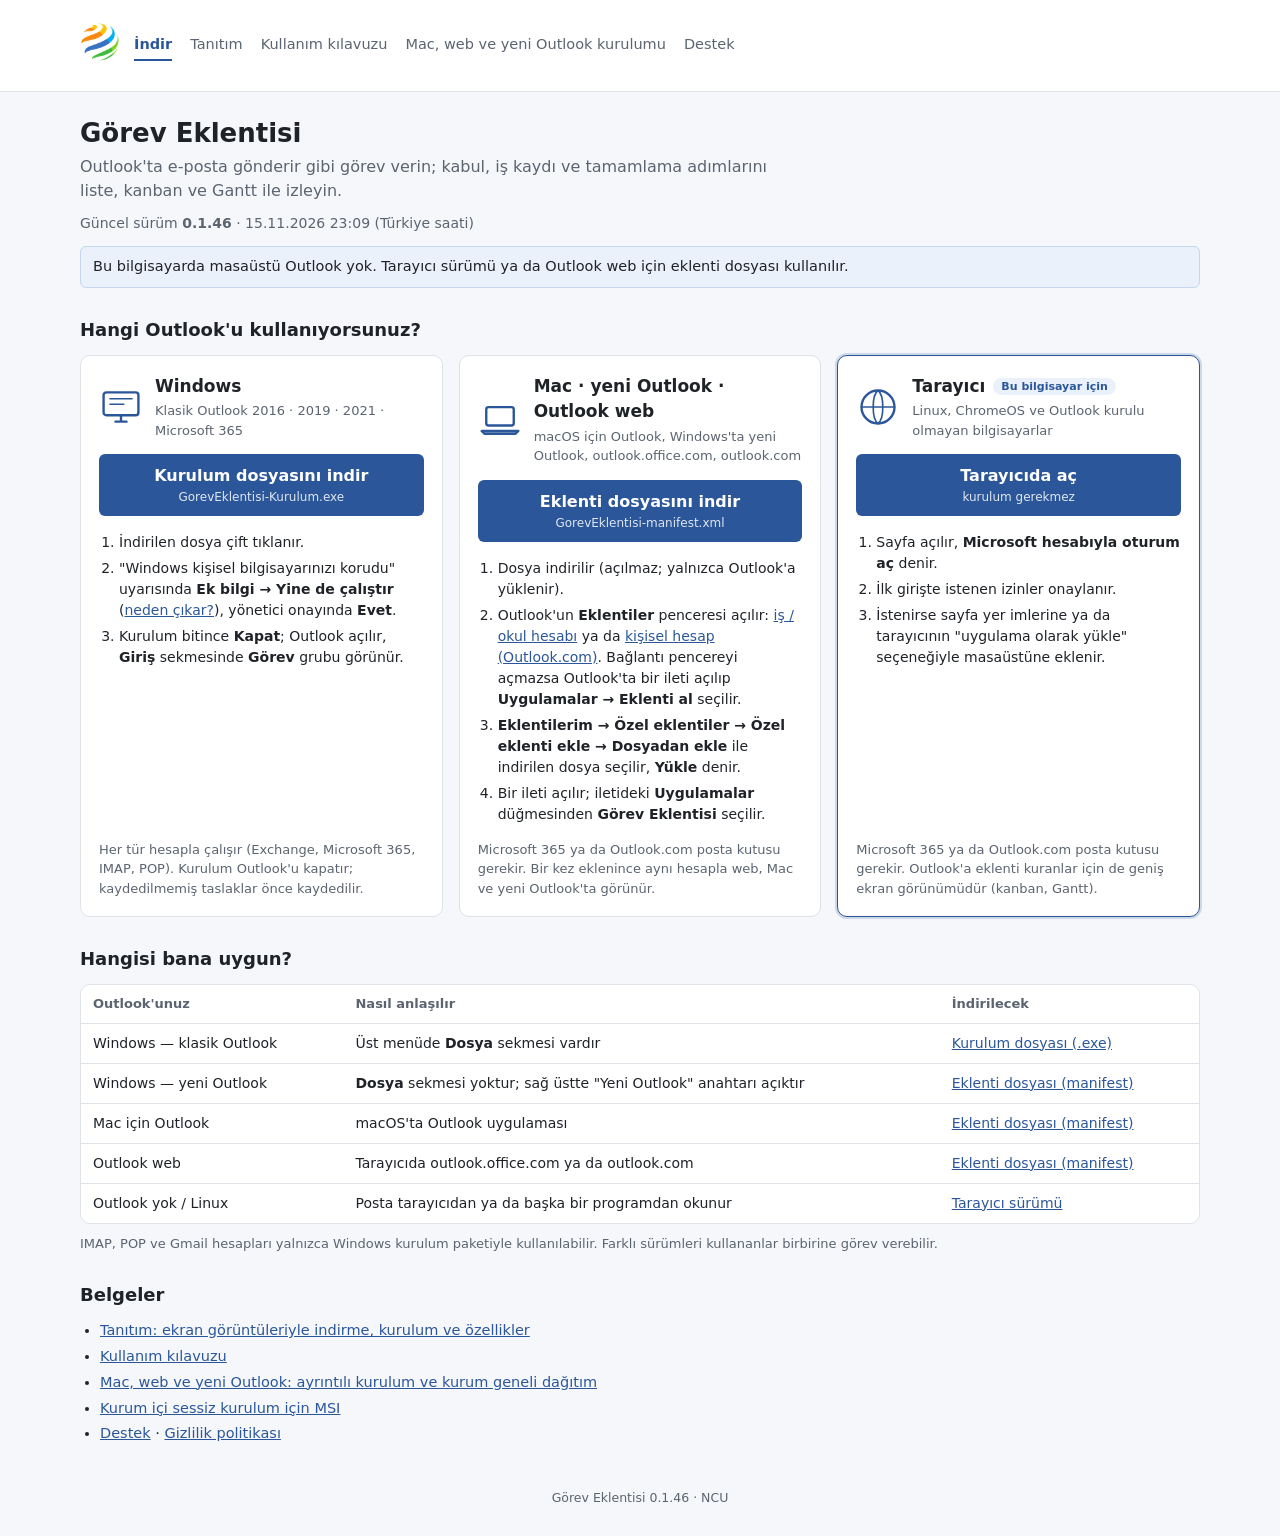
==== index.html @ e6d3b487 "Sürüm 0.1.46" ====
<!doctype html>
<html lang="tr">
<head>
<meta charset="utf-8">
<meta name="viewport" content="width=device-width, initial-scale=1">
<meta http-equiv="Content-Security-Policy" content="default-src 'none'; script-src 'self'; style-src 'self'; img-src 'self'; base-uri 'none'; form-action 'none'">
<title>Görev Eklentisi — İndir</title>
<meta name="description" content="Outlook için görev atama ve takip eklentisi. Windows, Mac, Outlook web ve tarayıcı sürümleri.">
<link rel="icon" href="eklenti/simgeler/simge-32.png">
<link rel="stylesheet" href="indir.css?v=0.1.46">
</head>
<body>
<header class="ust">
  <a href="./"><img src="eklenti/simgeler/simge-64.png" alt="Görev Eklentisi" width="40" height="40"></a>
  <nav class="gezinti">
    <a href="./" aria-current="page">İndir</a>
    <a href="tanitim.html">Tanıtım</a>
    <a href="kilavuz.html">Kullanım kılavuzu</a>
    <a href="web-kurulum.html">Mac, web ve yeni Outlook kurulumu</a>
    <a href="eklenti/destek.html">Destek</a>
  </nav>
</header>

<main>
  <div class="giris">
    <h1>Görev Eklentisi</h1>
    <p>Outlook'ta e-posta gönderir gibi görev verin; kabul, iş kaydı ve tamamlama adımlarını liste, kanban ve Gantt ile izleyin.</p>
  </div>
  <p class="surum">Güncel sürüm <b>0.1.46</b> · 15.11.2026 23:09 (Türkiye saati)</p>
  <p class="oneri" id="oneri" hidden></p>

  <h2>Hangi Outlook'u kullanıyorsunuz?</h2>
  <div class="kartlar">

    <section class="kart" id="k-windows" data-platform="windows">
      <div class="kart-bas">
        <svg class="simge" viewBox="0 0 48 48" aria-hidden="true"><rect x="5" y="8" width="38" height="25" rx="3"/><path d="M18 40h12M24 33v7"/><path d="M12 15h24M12 21h15" class="ince"/></svg>
        <div><h3>Windows</h3><p class="alt">Klasik Outlook 2016 · 2019 · 2021 · Microsoft 365</p></div>
      </div>
      <a class="dugme" href="https://github.com/caglarutkuguler/gorev-eklentisi-dagitim/releases/latest/download/GorevEklentisi-Kurulum.exe">Kurulum dosyasını indir <span>GorevEklentisi-Kurulum.exe</span></a>
      <ol>
        <li>İndirilen dosya çift tıklanır.</li>
        <li>"Windows kişisel bilgisayarınızı korudu" uyarısında <b>Ek bilgi → Yine de çalıştır</b> (<a href="tanitim.html#uyari">neden çıkar?</a>), yönetici onayında <b>Evet</b>.</li>
        <li>Kurulum bitince <b>Kapat</b>; Outlook açılır, <b>Giriş</b> sekmesinde <b>Görev</b> grubu görünür.</li>
      </ol>
      <p class="not">Her tür hesapla çalışır (Exchange, Microsoft 365, IMAP, POP). Kurulum Outlook'u kapatır; kaydedilmemiş taslaklar önce kaydedilir.</p>
    </section>

    <section class="kart" id="k-mac" data-platform="mac">
      <div class="kart-bas">
        <svg class="simge" viewBox="0 0 48 48" aria-hidden="true"><rect x="9" y="10" width="30" height="20" rx="2.5"/><path d="M4 36h40l-3 3H7z"/></svg>
        <div><h3>Mac · yeni Outlook · Outlook web</h3><p class="alt">macOS için Outlook, Windows'ta yeni Outlook, outlook.office.com, outlook.com</p></div>
      </div>
      <a class="dugme" href="eklenti/manifest.xml" download="GorevEklentisi-manifest.xml">Eklenti dosyasını indir <span>GorevEklentisi-manifest.xml</span></a>
      <ol>
        <li>Dosya indirilir (açılmaz; yalnızca Outlook'a yüklenir).</li>
        <li>Outlook'un <b>Eklentiler</b> penceresi açılır: <a href="https://outlook.office.com/mail/inclientstore" target="_blank" rel="noopener">iş / okul hesabı</a> ya da <a href="https://outlook.live.com/mail/0/inclientstore" target="_blank" rel="noopener">kişisel hesap (Outlook.com)</a>. Bağlantı pencereyi açmazsa Outlook'ta bir ileti açılıp <b>Uygulamalar → Eklenti al</b> seçilir.</li>
        <li><b>Eklentilerim → Özel eklentiler → Özel eklenti ekle → Dosyadan ekle</b> ile indirilen dosya seçilir, <b>Yükle</b> denir.</li>
        <li>Bir ileti açılır; iletideki <b>Uygulamalar</b> düğmesinden <b>Görev Eklentisi</b> seçilir.</li>
      </ol>
      <p class="not">Microsoft 365 ya da Outlook.com posta kutusu gerekir. Bir kez eklenince aynı hesapla web, Mac ve yeni Outlook'ta görünür.</p>
    </section>

    <section class="kart" id="k-tarayici" data-platform="linux">
      <div class="kart-bas">
        <svg class="simge" viewBox="0 0 48 48" aria-hidden="true"><circle cx="24" cy="24" r="18"/><path d="M6 24h36M24 6c-7 5-7 31 0 36M24 6c7 5 7 31 0 36" class="ince"/></svg>
        <div><h3>Tarayıcı</h3><p class="alt">Linux, ChromeOS ve Outlook kurulu olmayan bilgisayarlar</p></div>
      </div>
      <a class="dugme" href="eklenti/">Tarayıcıda aç <span>kurulum gerekmez</span></a>
      <ol>
        <li>Sayfa açılır, <b>Microsoft hesabıyla oturum aç</b> denir.</li>
        <li>İlk girişte istenen izinler onaylanır.</li>
        <li>İstenirse sayfa yer imlerine ya da tarayıcının "uygulama olarak yükle" seçeneğiyle masaüstüne eklenir.</li>
      </ol>
      <p class="not">Microsoft 365 ya da Outlook.com posta kutusu gerekir. Outlook'a eklenti kuranlar için de geniş ekran görünümüdür (kanban, Gantt).</p>
    </section>
  </div>

  <h2>Hangisi bana uygun?</h2>
  <div class="tablo-sar">
  <table>
    <thead><tr><th>Outlook'unuz</th><th>Nasıl anlaşılır</th><th>İndirilecek</th></tr></thead>
    <tbody>
      <tr><td>Windows — klasik Outlook</td><td>Üst menüde <b>Dosya</b> sekmesi vardır</td><td><a href="#k-windows">Kurulum dosyası (.exe)</a></td></tr>
      <tr><td>Windows — yeni Outlook</td><td><b>Dosya</b> sekmesi yoktur; sağ üstte "Yeni Outlook" anahtarı açıktır</td><td><a href="#k-mac">Eklenti dosyası (manifest)</a></td></tr>
      <tr><td>Mac için Outlook</td><td>macOS'ta Outlook uygulaması</td><td><a href="#k-mac">Eklenti dosyası (manifest)</a></td></tr>
      <tr><td>Outlook web</td><td>Tarayıcıda outlook.office.com ya da outlook.com</td><td><a href="#k-mac">Eklenti dosyası (manifest)</a></td></tr>
      <tr><td>Outlook yok / Linux</td><td>Posta tarayıcıdan ya da başka bir programdan okunur</td><td><a href="#k-tarayici">Tarayıcı sürümü</a></td></tr>
    </tbody>
  </table>
  </div>
  <p class="not">IMAP, POP ve Gmail hesapları yalnızca Windows kurulum paketiyle kullanılabilir. Farklı sürümleri kullananlar birbirine görev verebilir.</p>

  <h2>Belgeler</h2>
  <ul class="baglantilar">
    <li><a href="tanitim.html">Tanıtım: ekran görüntüleriyle indirme, kurulum ve özellikler</a></li>
    <li><a href="kilavuz.html">Kullanım kılavuzu</a></li>
    <li><a href="web-kurulum.html">Mac, web ve yeni Outlook: ayrıntılı kurulum ve kurum geneli dağıtım</a></li>
    <li><a href="https://github.com/caglarutkuguler/gorev-eklentisi-dagitim/releases/latest/download/GorevEklentisi.msi">Kurum içi sessiz kurulum için MSI</a></li>
    <li><a href="eklenti/destek.html">Destek</a> · <a href="eklenti/gizlilik.html">Gizlilik politikası</a></li>
  </ul>
</main>

<footer>Görev Eklentisi 0.1.46 · NCU</footer>
<script src="indir.js?v=0.1.46"></script>
</body>
</html>
---- indir.css ----
:root { --vurgu: #2b579a; --vurgu-koyu: #1f4279; --metin: #1f2328; --metin2: #5b6470; --cizgi: #dfe3e8; --zemin: #f5f7fa; }
* { box-sizing: border-box; }
body { margin: 0; font-family: "Segoe UI", system-ui, -apple-system, "Helvetica Neue", Arial, sans-serif; color: var(--metin); background: var(--zemin); line-height: 1.5; }
.ust { background: #fff; border-bottom: 1px solid var(--cizgi); padding: 22px max(16px, calc((100vw - 1120px) / 2)); display: flex; gap: 14px; align-items: center; }
.ust h1 { margin: 0; font-size: 24px; font-weight: 650; }
.ust p { margin: 2px 0 0; color: var(--metin2); max-width: 720px; }
main { max-width: 1152px; margin: 0 auto; padding: 18px 16px 40px; }
h2 { font-size: 18px; margin: 28px 0 12px; }
.surum { color: var(--metin2); margin: 0; font-size: 14px; }
.oneri { background: #eaf1fb; border: 1px solid #c5d6f0; border-radius: 6px; padding: 9px 12px; margin: 12px 0 0; font-size: 14.5px; }
.kartlar { display: grid; grid-template-columns: repeat(3, minmax(0, 1fr)); gap: 16px; align-items: stretch; }
.kart { background: #fff; border: 1px solid var(--cizgi); border-radius: 10px; padding: 18px; display: flex; flex-direction: column; }
.kart.onerilen { border-color: var(--vurgu); box-shadow: 0 0 0 2px #2b579a33; }
.kart.onerilen .kart-bas h3::after { content: "Bu bilgisayar için"; font-size: 11px; font-weight: 600; color: var(--vurgu); background: #eaf1fb; border-radius: 10px; padding: 2px 8px; margin-left: 8px; vertical-align: middle; white-space: nowrap; }
.kart-bas { display: flex; gap: 12px; align-items: center; min-height: 64px; }
.kart-bas h3 { margin: 0; font-size: 17px; }
.alt { margin: 2px 0 0; color: var(--metin2); font-size: 13px; }
.simge { width: 44px; height: 44px; flex: none; fill: none; stroke: var(--vurgu); stroke-width: 2.6; stroke-linecap: round; stroke-linejoin: round; }
.simge .ince { stroke-width: 1.8; }
.dugme { display: block; background: var(--vurgu); color: #fff; text-decoration: none; text-align: center; font-weight: 600; border-radius: 6px; padding: 10px 12px; margin: 14px 0 6px; }
.dugme:hover, .dugme:focus-visible { background: var(--vurgu-koyu); }
.dugme span { display: block; font-weight: 400; font-size: 12px; opacity: .85; overflow-wrap: anywhere; }
.kart ol { margin: 10px 0 0; padding-left: 20px; font-size: 14px; }
.kart li { margin-bottom: 5px; }
.not { color: var(--metin2); font-size: 13px; margin: 10px 0 0; }
.kart .not { margin-top: auto; padding-top: 10px; }
a { color: var(--vurgu); }
.tablo-sar { overflow-x: auto; background: #fff; border: 1px solid var(--cizgi); border-radius: 10px; }
table { border-collapse: collapse; width: 100%; font-size: 14px; min-width: 560px; }
th, td { text-align: left; padding: 9px 12px; border-bottom: 1px solid var(--cizgi); vertical-align: top; }
th { color: var(--metin2); font-weight: 600; font-size: 13px; }
tr:last-child td { border-bottom: none; }
.baglantilar { margin: 0; padding-left: 20px; font-size: 14.5px; }
.baglantilar li { margin-bottom: 4px; }
footer { text-align: center; color: var(--metin2); font-size: 12.5px; padding: 0 16px 28px; }
@media (max-width: 900px) { .kartlar { grid-template-columns: 1fr; } .kart-bas { min-height: 0; } }

/* ---------- belge sayfaları (kılavuzlar) ---------- */
.gezinti { display: flex; flex-wrap: wrap; gap: 4px 18px; font-size: 14.5px; }
.gezinti a { color: var(--metin2); text-decoration: none; padding: 4px 0; border-bottom: 2px solid transparent; }
.gezinti a:hover { color: var(--vurgu); }
.gezinti a[aria-current="page"] { color: var(--vurgu); border-bottom-color: var(--vurgu); font-weight: 600; }
.belge-duzen { max-width: 1152px; margin: 0 auto; display: grid; grid-template-columns: 240px minmax(0, 1fr); gap: 28px; padding: 0 16px; align-items: start; }
.belge main { max-width: none; margin: 0; padding: 18px 0 40px; font-size: 15px; line-height: 1.6; }
.belge main h1 { font-size: 26px; margin: 4px 0 10px; }
.belge main h2 { font-size: 20px; margin: 34px 0 10px; padding-top: 10px; border-top: 1px solid var(--cizgi); }
.belge main h3 { font-size: 16.5px; margin: 22px 0 6px; }
.belge main h4 { font-size: 15px; margin: 16px 0 4px; }
.belge main li { margin-bottom: 4px; }
.belge main .tablo-sar { margin: 12px 0; }
.belge main code { background: #eef1f5; border-radius: 3px; padding: 1px 5px; font-size: 13px; font-family: Consolas, "SF Mono", Menlo, monospace; overflow-wrap: anywhere; }
.belge main pre { background: #eef1f5; border-radius: 6px; padding: 10px 12px; overflow-x: auto; }
.belge main pre code { background: none; padding: 0; }
.belge main blockquote { margin: 12px 0; padding: 4px 14px; border-left: 3px solid #c5d6f0; background: #fff; color: #333; }
.belge main a { overflow-wrap: anywhere; }
.icindekiler { position: sticky; top: 12px; margin-top: 22px; display: flex; flex-direction: column; gap: 5px; font-size: 13.5px; max-height: calc(100vh - 24px); overflow-y: auto; }
.icindekiler b { color: var(--metin2); font-size: 12px; text-transform: uppercase; letter-spacing: .04em; margin-bottom: 2px; }
.icindekiler a { color: var(--metin); text-decoration: none; }
.icindekiler a:hover { color: var(--vurgu); text-decoration: underline; }
@media (max-width: 900px) { .belge-duzen { grid-template-columns: minmax(0, 1fr); gap: 0; } .icindekiler { position: static; max-height: none; background: #fff; border: 1px solid var(--cizgi); border-radius: 8px; padding: 10px 12px; margin-top: 14px; } }

/* ---------- tanıtım sayfası ---------- */
.belge main figure { margin: 14px 0 16px; }
.belge main figure img { display: block; max-width: 100%; height: auto; border: 1px solid var(--cizgi); border-radius: 8px; background: #fff; box-shadow: 0 1px 3px rgba(0, 0, 0, .06); }
.belge main figcaption { color: var(--metin2); font-size: 13px; margin-top: 6px; }
.ikili { display: grid; grid-template-columns: repeat(2, minmax(0, 1fr)); gap: 16px; align-items: start; }
.ikili figure img { width: 100%; }
@media (max-width: 700px) { .ikili { grid-template-columns: minmax(0, 1fr); } }
.giris h1 { margin: 4px 0 2px; font-size: 26px; font-weight: 650; }
.giris p { margin: 0 0 10px; color: var(--metin2); max-width: 720px; }
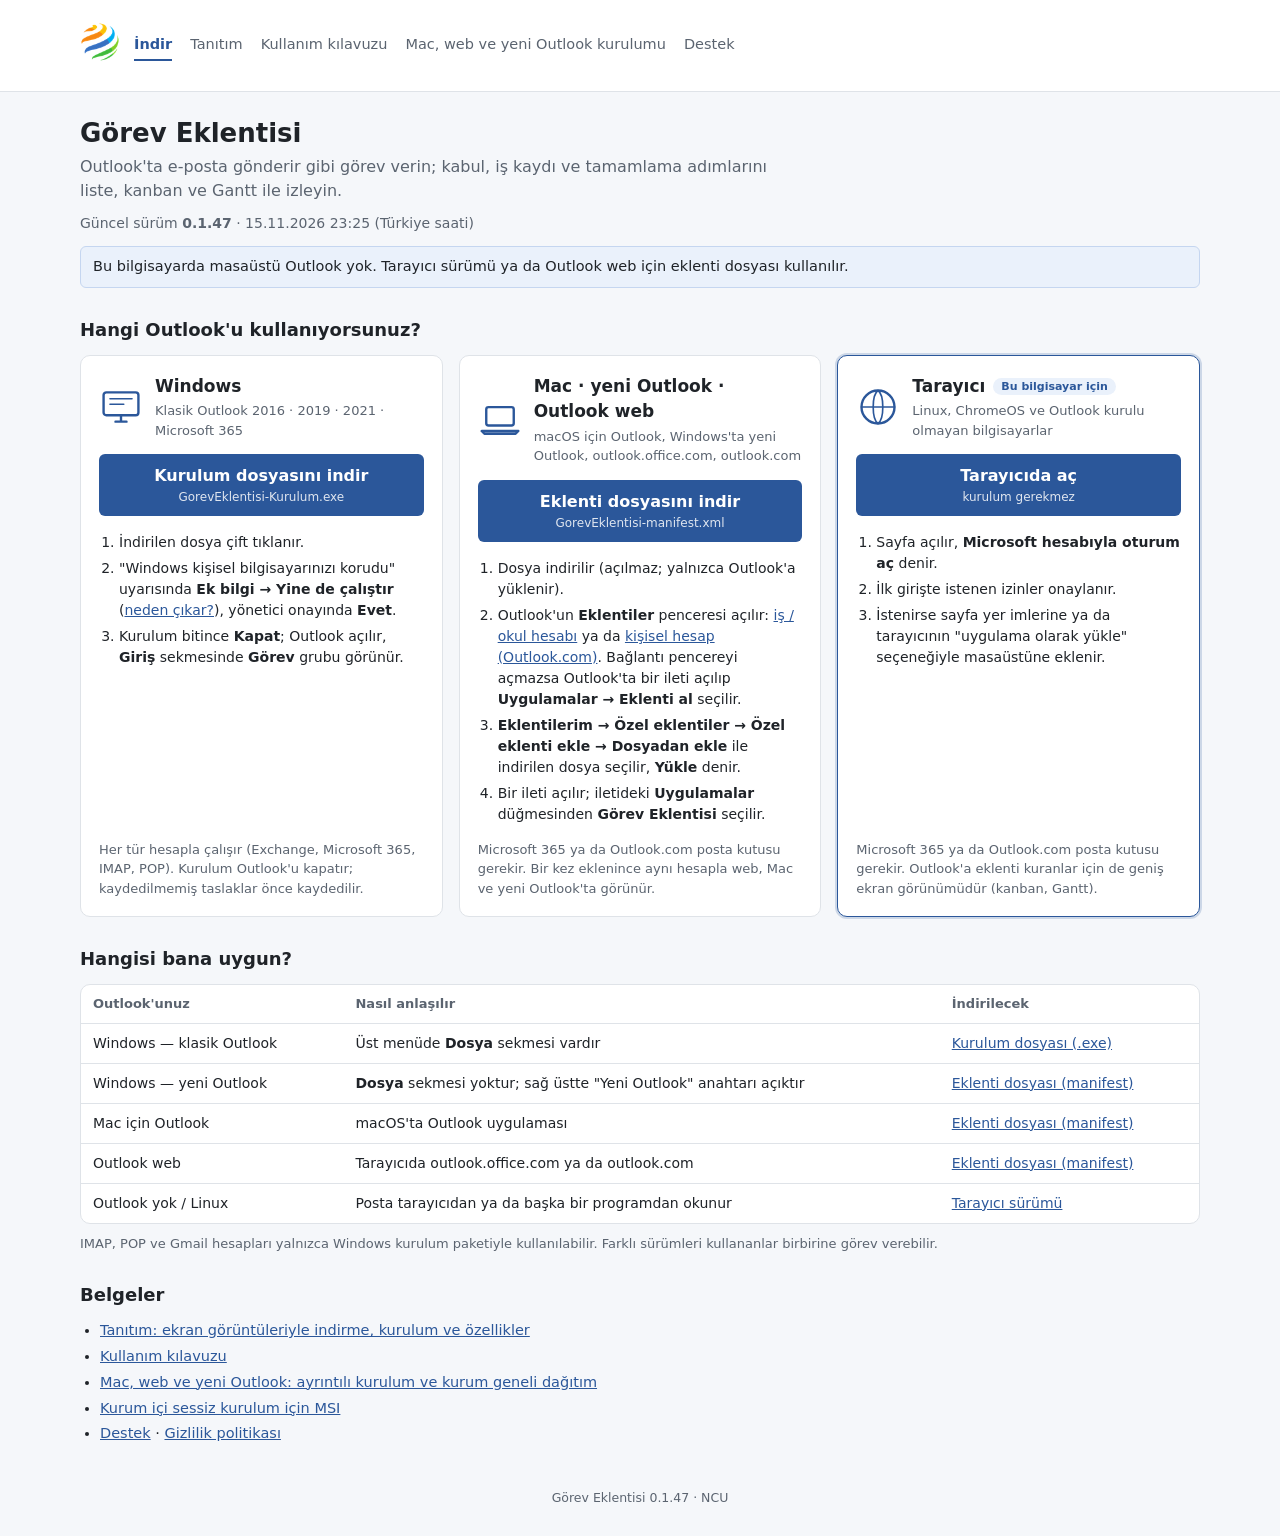
==== commit bfb7e632: "Sürüm 0.1.47" ====
--- a/index.html
+++ b/index.html
@@ -7,7 +7,7 @@
 <title>Görev Eklentisi — İndir</title>
 <meta name="description" content="Outlook için görev atama ve takip eklentisi. Windows, Mac, Outlook web ve tarayıcı sürümleri.">
 <link rel="icon" href="eklenti/simgeler/simge-32.png">
-<link rel="stylesheet" href="indir.css?v=0.1.46">
+<link rel="stylesheet" href="indir.css?v=0.1.47">
 </head>
 <body>
 <header class="ust">
@@ -26,7 +26,7 @@
     <h1>Görev Eklentisi</h1>
     <p>Outlook'ta e-posta gönderir gibi görev verin; kabul, iş kaydı ve tamamlama adımlarını liste, kanban ve Gantt ile izleyin.</p>
   </div>
-  <p class="surum">Güncel sürüm <b>0.1.46</b> · 15.11.2026 23:09 (Türkiye saati)</p>
+  <p class="surum">Güncel sürüm <b>0.1.47</b> · 15.11.2026 23:25 (Türkiye saati)</p>
   <p class="oneri" id="oneri" hidden></p>
 
   <h2>Hangi Outlook'u kullanıyorsunuz?</h2>
@@ -101,7 +101,7 @@
   </ul>
 </main>
 
-<footer>Görev Eklentisi 0.1.46 · NCU</footer>
-<script src="indir.js?v=0.1.46"></script>
+<footer>Görev Eklentisi 0.1.47 · NCU</footer>
+<script src="indir.js?v=0.1.47"></script>
 </body>
 </html>
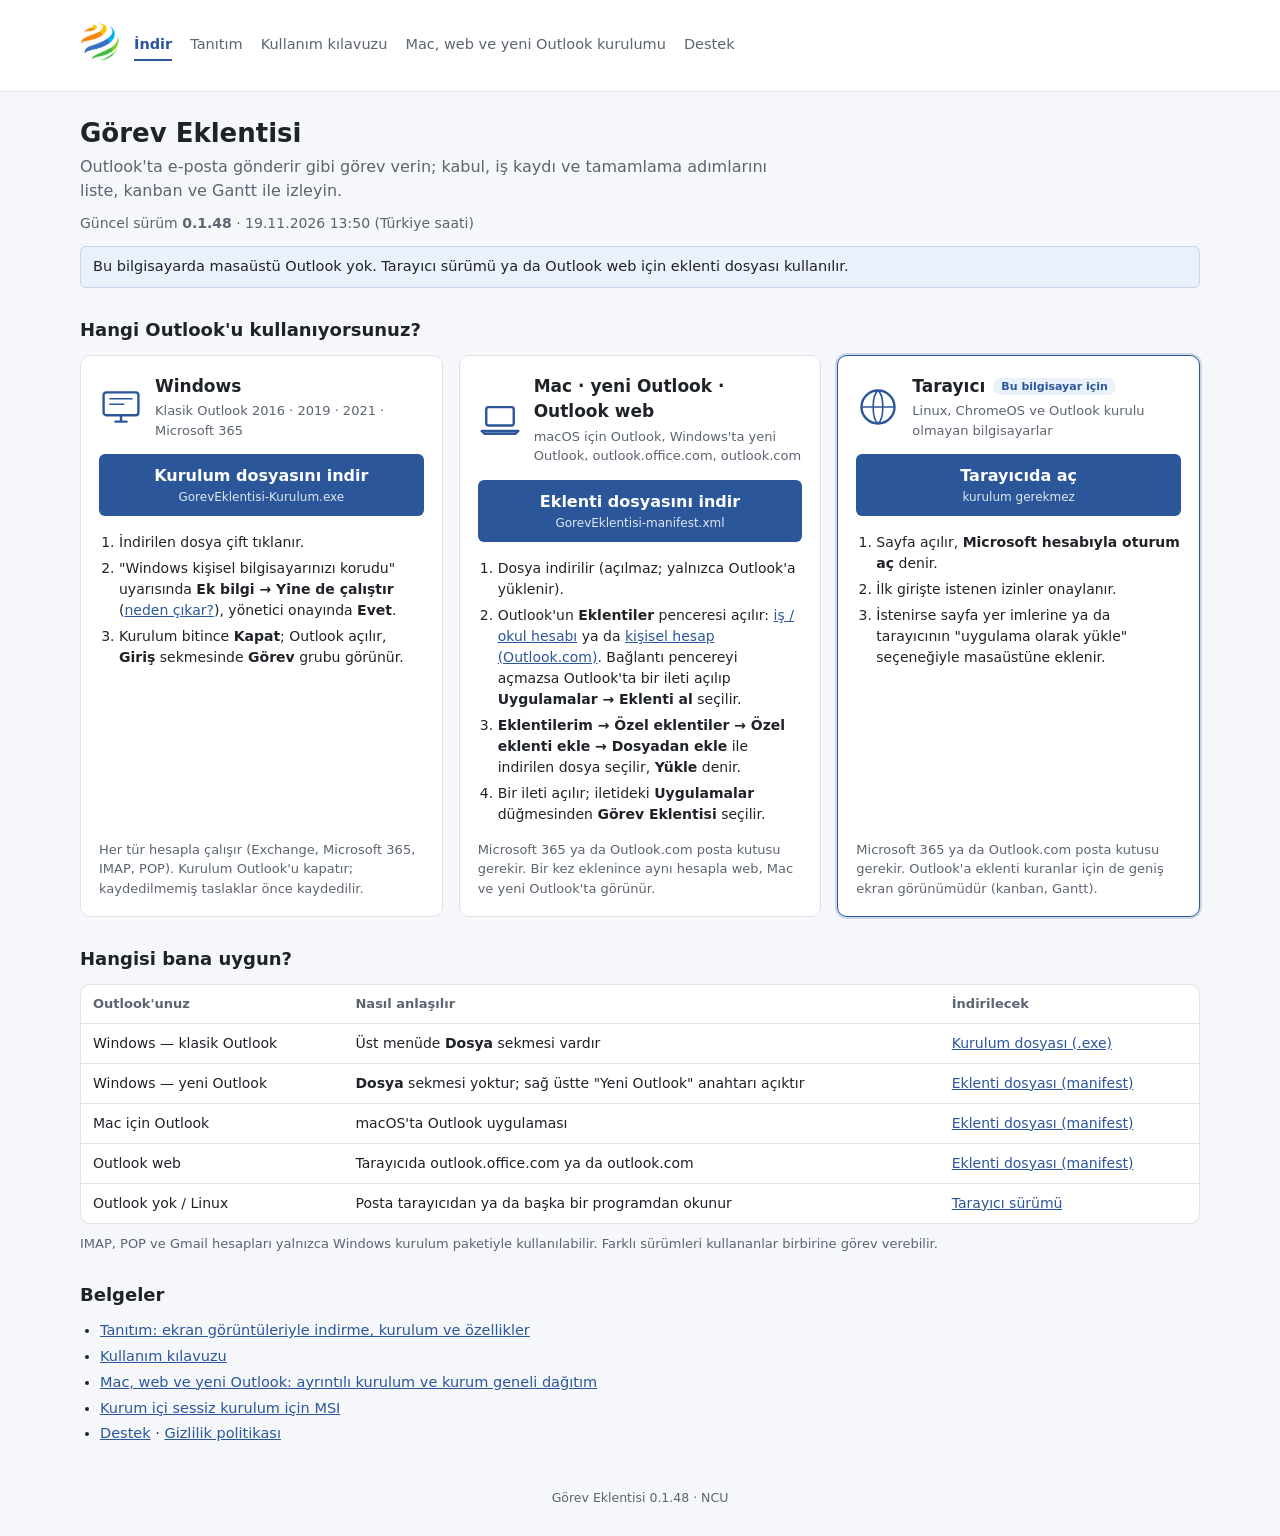
==== commit 865236e3: "Sürüm 0.1.48" ====
--- a/index.html
+++ b/index.html
@@ -7,7 +7,7 @@
 <title>Görev Eklentisi — İndir</title>
 <meta name="description" content="Outlook için görev atama ve takip eklentisi. Windows, Mac, Outlook web ve tarayıcı sürümleri.">
 <link rel="icon" href="eklenti/simgeler/simge-32.png">
-<link rel="stylesheet" href="indir.css?v=0.1.47">
+<link rel="stylesheet" href="indir.css?v=0.1.48">
 </head>
 <body>
 <header class="ust">
@@ -26,7 +26,7 @@
     <h1>Görev Eklentisi</h1>
     <p>Outlook'ta e-posta gönderir gibi görev verin; kabul, iş kaydı ve tamamlama adımlarını liste, kanban ve Gantt ile izleyin.</p>
   </div>
-  <p class="surum">Güncel sürüm <b>0.1.47</b> · 15.11.2026 23:25 (Türkiye saati)</p>
+  <p class="surum">Güncel sürüm <b>0.1.48</b> · 19.11.2026 13:50 (Türkiye saati)</p>
   <p class="oneri" id="oneri" hidden></p>
 
   <h2>Hangi Outlook'u kullanıyorsunuz?</h2>
@@ -101,7 +101,7 @@
   </ul>
 </main>
 
-<footer>Görev Eklentisi 0.1.47 · NCU</footer>
-<script src="indir.js?v=0.1.47"></script>
+<footer>Görev Eklentisi 0.1.48 · NCU</footer>
+<script src="indir.js?v=0.1.48"></script>
 </body>
 </html>
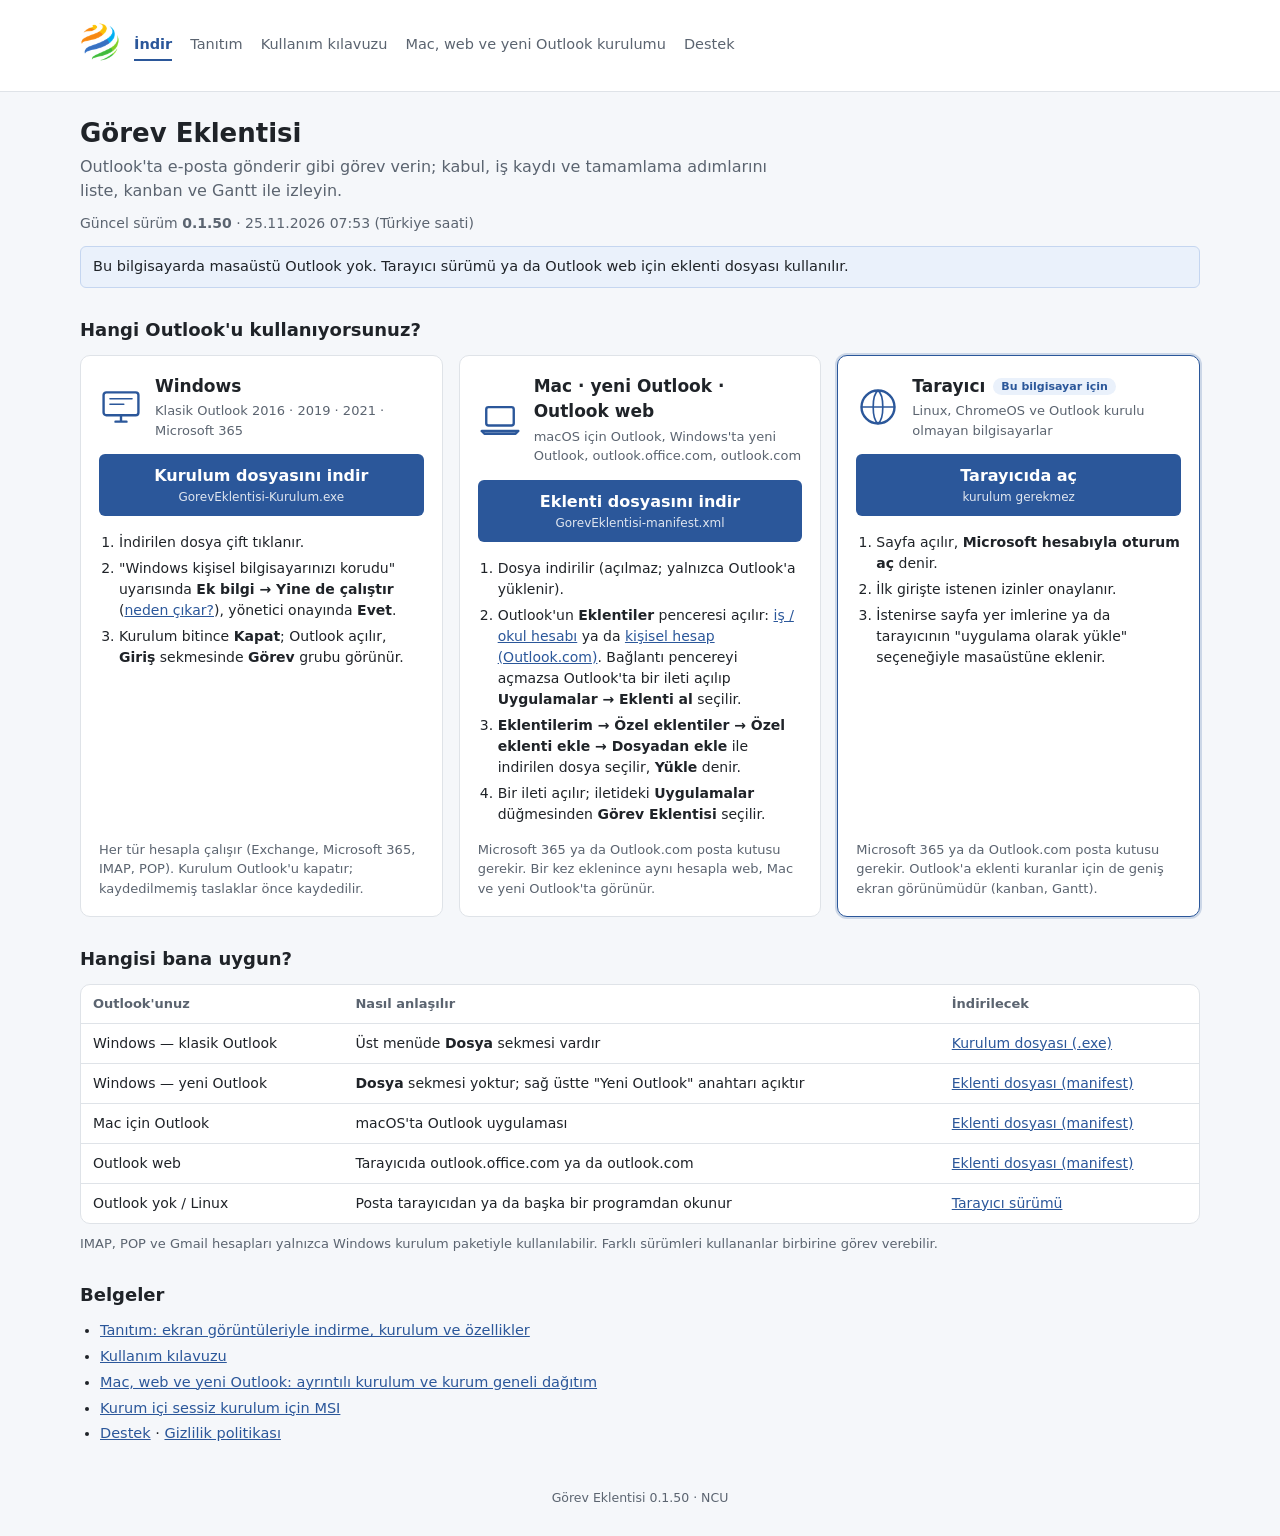
==== commit 637168a4: "Sürüm 0.1.50" ====
--- a/index.html
+++ b/index.html
@@ -7,7 +7,7 @@
 <title>Görev Eklentisi — İndir</title>
 <meta name="description" content="Outlook için görev atama ve takip eklentisi. Windows, Mac, Outlook web ve tarayıcı sürümleri.">
 <link rel="icon" href="eklenti/simgeler/simge-32.png">
-<link rel="stylesheet" href="indir.css?v=0.1.48">
+<link rel="stylesheet" href="indir.css?v=0.1.50">
 </head>
 <body>
 <header class="ust">
@@ -26,7 +26,7 @@
     <h1>Görev Eklentisi</h1>
     <p>Outlook'ta e-posta gönderir gibi görev verin; kabul, iş kaydı ve tamamlama adımlarını liste, kanban ve Gantt ile izleyin.</p>
   </div>
-  <p class="surum">Güncel sürüm <b>0.1.48</b> · 19.11.2026 13:50 (Türkiye saati)</p>
+  <p class="surum">Güncel sürüm <b>0.1.50</b> · 25.11.2026 07:53 (Türkiye saati)</p>
   <p class="oneri" id="oneri" hidden></p>
 
   <h2>Hangi Outlook'u kullanıyorsunuz?</h2>
@@ -101,7 +101,7 @@
   </ul>
 </main>
 
-<footer>Görev Eklentisi 0.1.48 · NCU</footer>
-<script src="indir.js?v=0.1.48"></script>
+<footer>Görev Eklentisi 0.1.50 · NCU</footer>
+<script src="indir.js?v=0.1.50"></script>
 </body>
 </html>
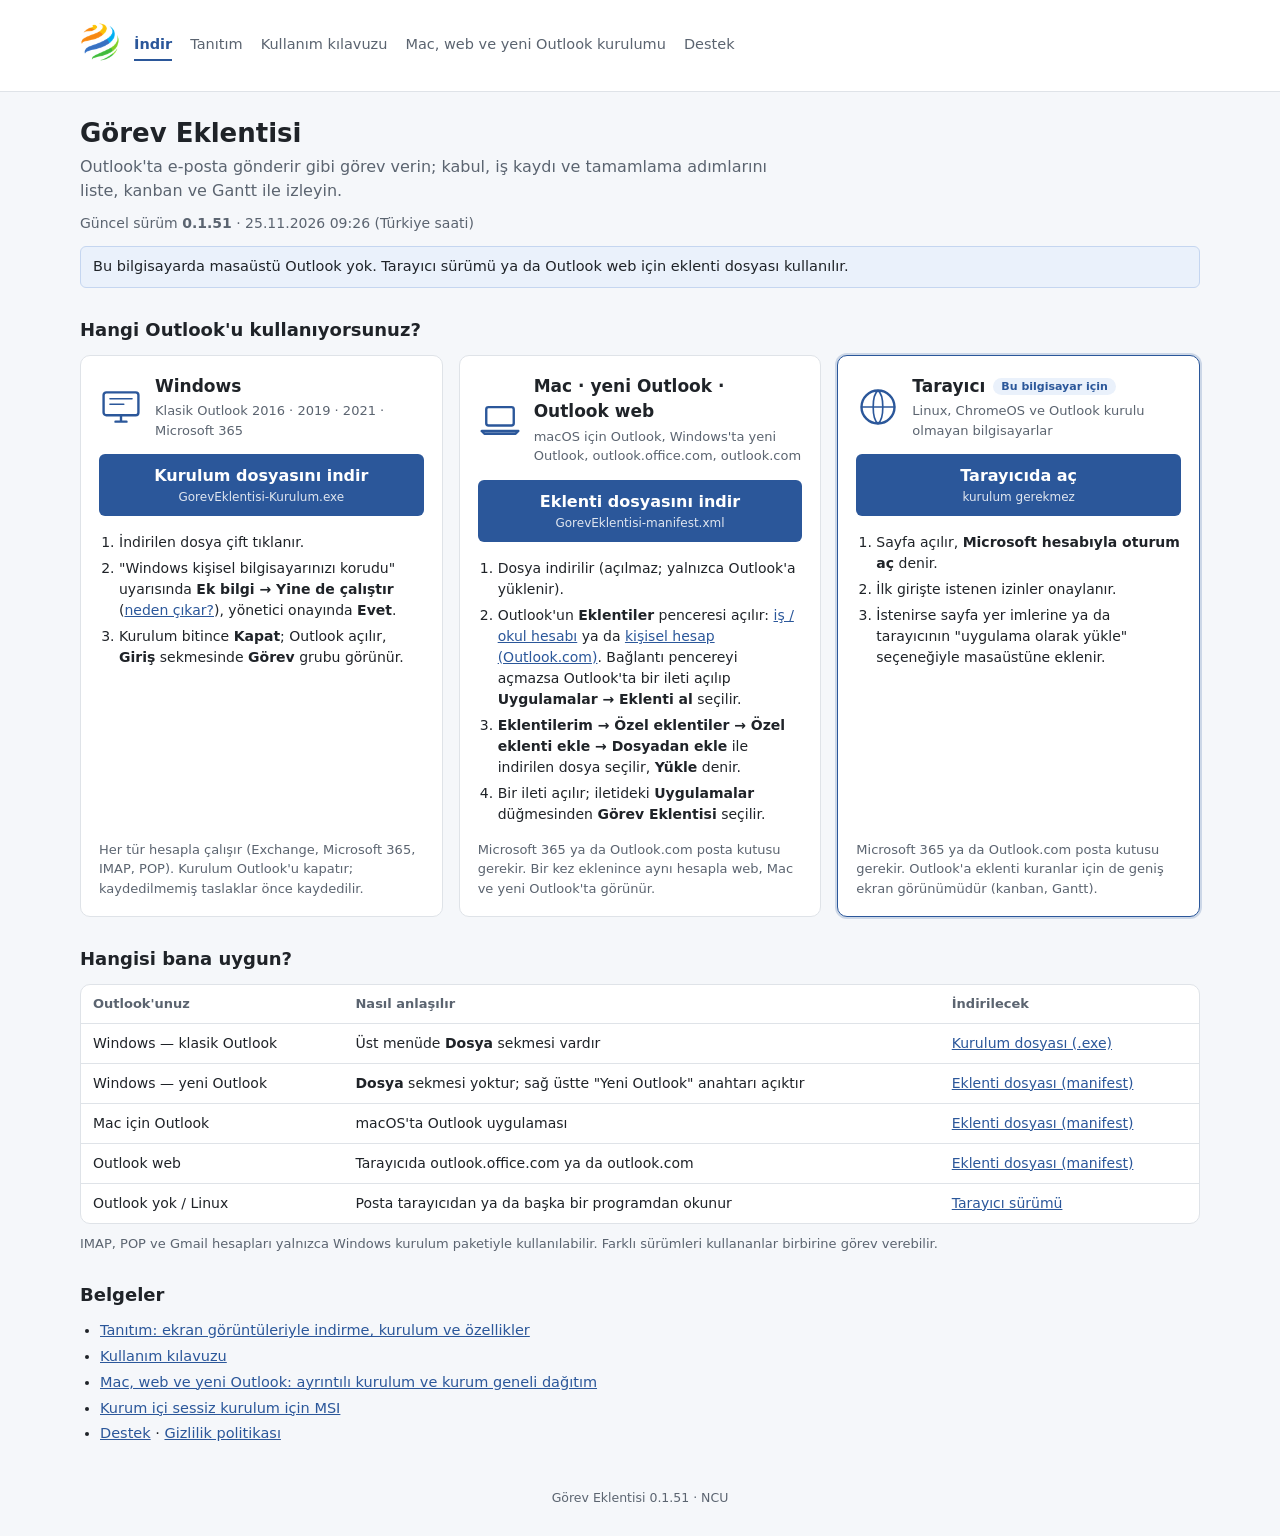
==== commit e6979074: "Sürüm 0.1.51" ====
--- a/index.html
+++ b/index.html
@@ -7,7 +7,7 @@
 <title>Görev Eklentisi — İndir</title>
 <meta name="description" content="Outlook için görev atama ve takip eklentisi. Windows, Mac, Outlook web ve tarayıcı sürümleri.">
 <link rel="icon" href="eklenti/simgeler/simge-32.png">
-<link rel="stylesheet" href="indir.css?v=0.1.50">
+<link rel="stylesheet" href="indir.css?v=0.1.51">
 </head>
 <body>
 <header class="ust">
@@ -26,7 +26,7 @@
     <h1>Görev Eklentisi</h1>
     <p>Outlook'ta e-posta gönderir gibi görev verin; kabul, iş kaydı ve tamamlama adımlarını liste, kanban ve Gantt ile izleyin.</p>
   </div>
-  <p class="surum">Güncel sürüm <b>0.1.50</b> · 25.11.2026 07:53 (Türkiye saati)</p>
+  <p class="surum">Güncel sürüm <b>0.1.51</b> · 25.11.2026 09:26 (Türkiye saati)</p>
   <p class="oneri" id="oneri" hidden></p>
 
   <h2>Hangi Outlook'u kullanıyorsunuz?</h2>
@@ -101,7 +101,7 @@
   </ul>
 </main>
 
-<footer>Görev Eklentisi 0.1.50 · NCU</footer>
-<script src="indir.js?v=0.1.50"></script>
+<footer>Görev Eklentisi 0.1.51 · NCU</footer>
+<script src="indir.js?v=0.1.51"></script>
 </body>
 </html>
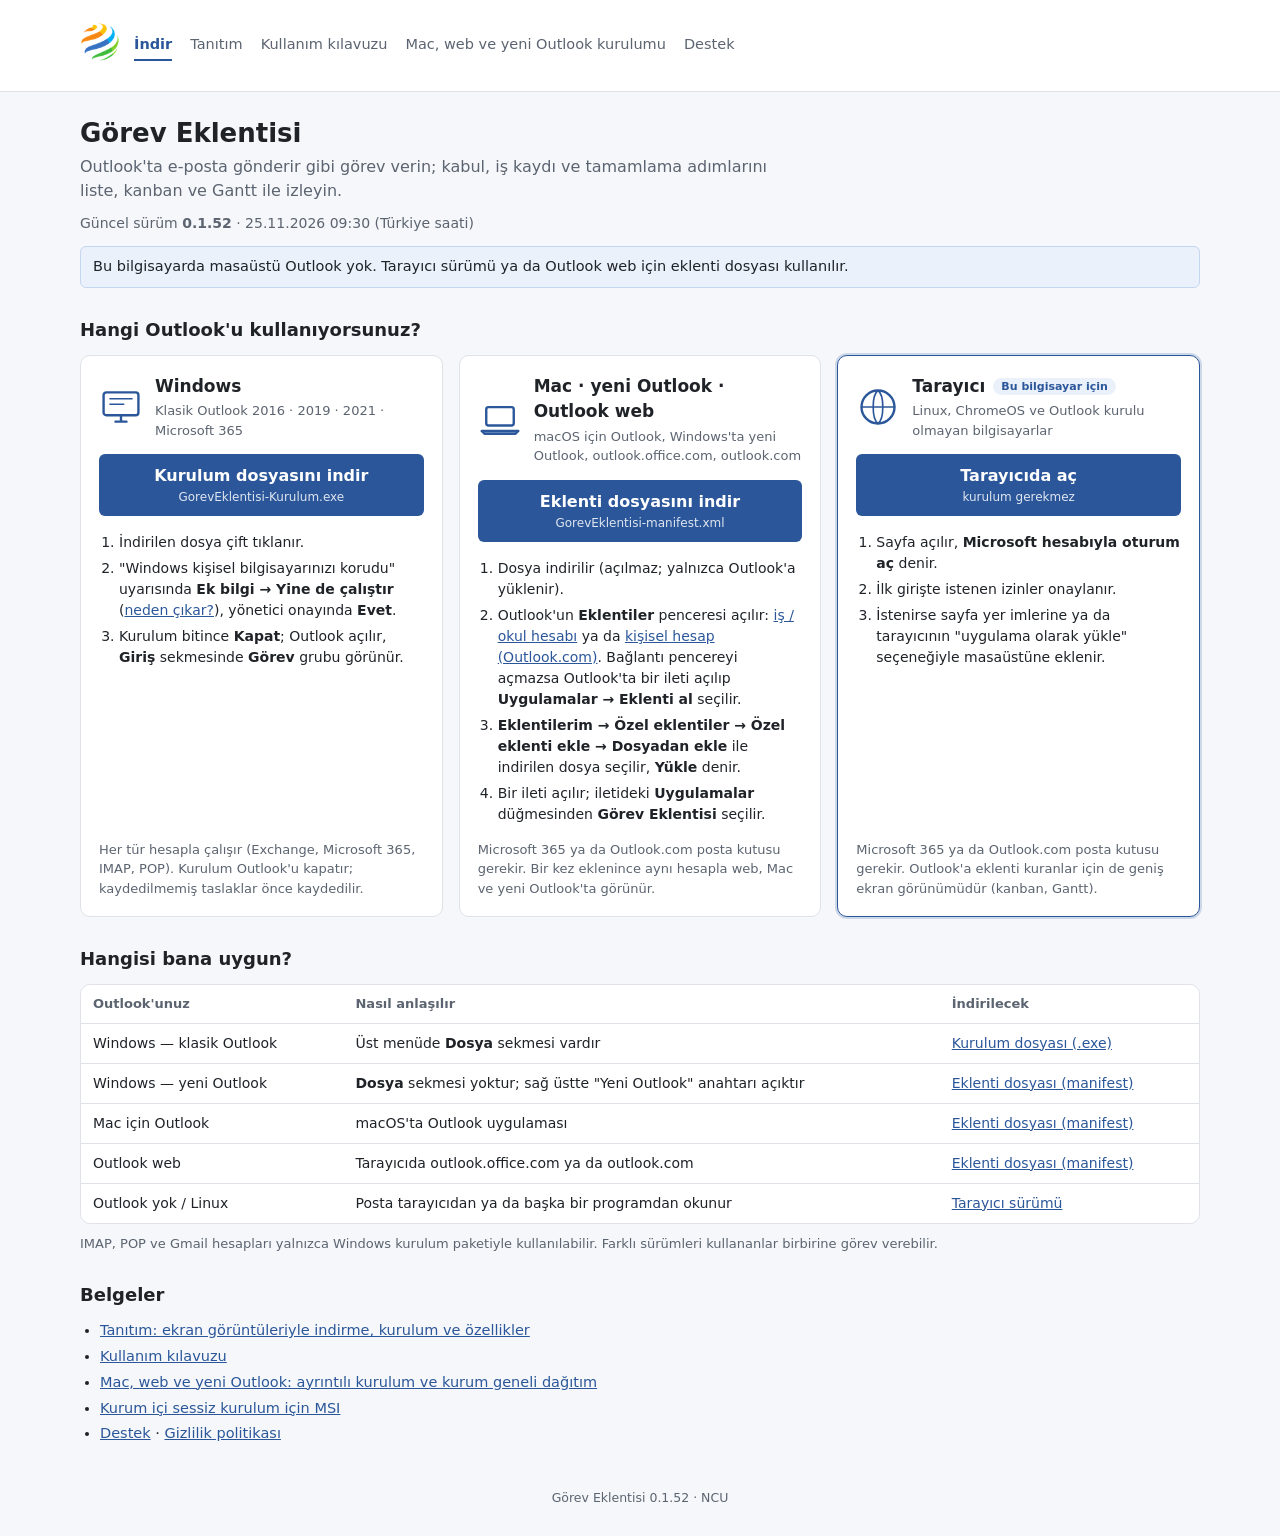
==== commit 77338f7f: "Sürüm 0.1.52" ====
--- a/index.html
+++ b/index.html
@@ -7,7 +7,7 @@
 <title>Görev Eklentisi — İndir</title>
 <meta name="description" content="Outlook için görev atama ve takip eklentisi. Windows, Mac, Outlook web ve tarayıcı sürümleri.">
 <link rel="icon" href="eklenti/simgeler/simge-32.png">
-<link rel="stylesheet" href="indir.css?v=0.1.51">
+<link rel="stylesheet" href="indir.css?v=0.1.52">
 </head>
 <body>
 <header class="ust">
@@ -26,7 +26,7 @@
     <h1>Görev Eklentisi</h1>
     <p>Outlook'ta e-posta gönderir gibi görev verin; kabul, iş kaydı ve tamamlama adımlarını liste, kanban ve Gantt ile izleyin.</p>
   </div>
-  <p class="surum">Güncel sürüm <b>0.1.51</b> · 25.11.2026 09:26 (Türkiye saati)</p>
+  <p class="surum">Güncel sürüm <b>0.1.52</b> · 25.11.2026 09:30 (Türkiye saati)</p>
   <p class="oneri" id="oneri" hidden></p>
 
   <h2>Hangi Outlook'u kullanıyorsunuz?</h2>
@@ -101,7 +101,7 @@
   </ul>
 </main>
 
-<footer>Görev Eklentisi 0.1.51 · NCU</footer>
-<script src="indir.js?v=0.1.51"></script>
+<footer>Görev Eklentisi 0.1.52 · NCU</footer>
+<script src="indir.js?v=0.1.52"></script>
 </body>
 </html>
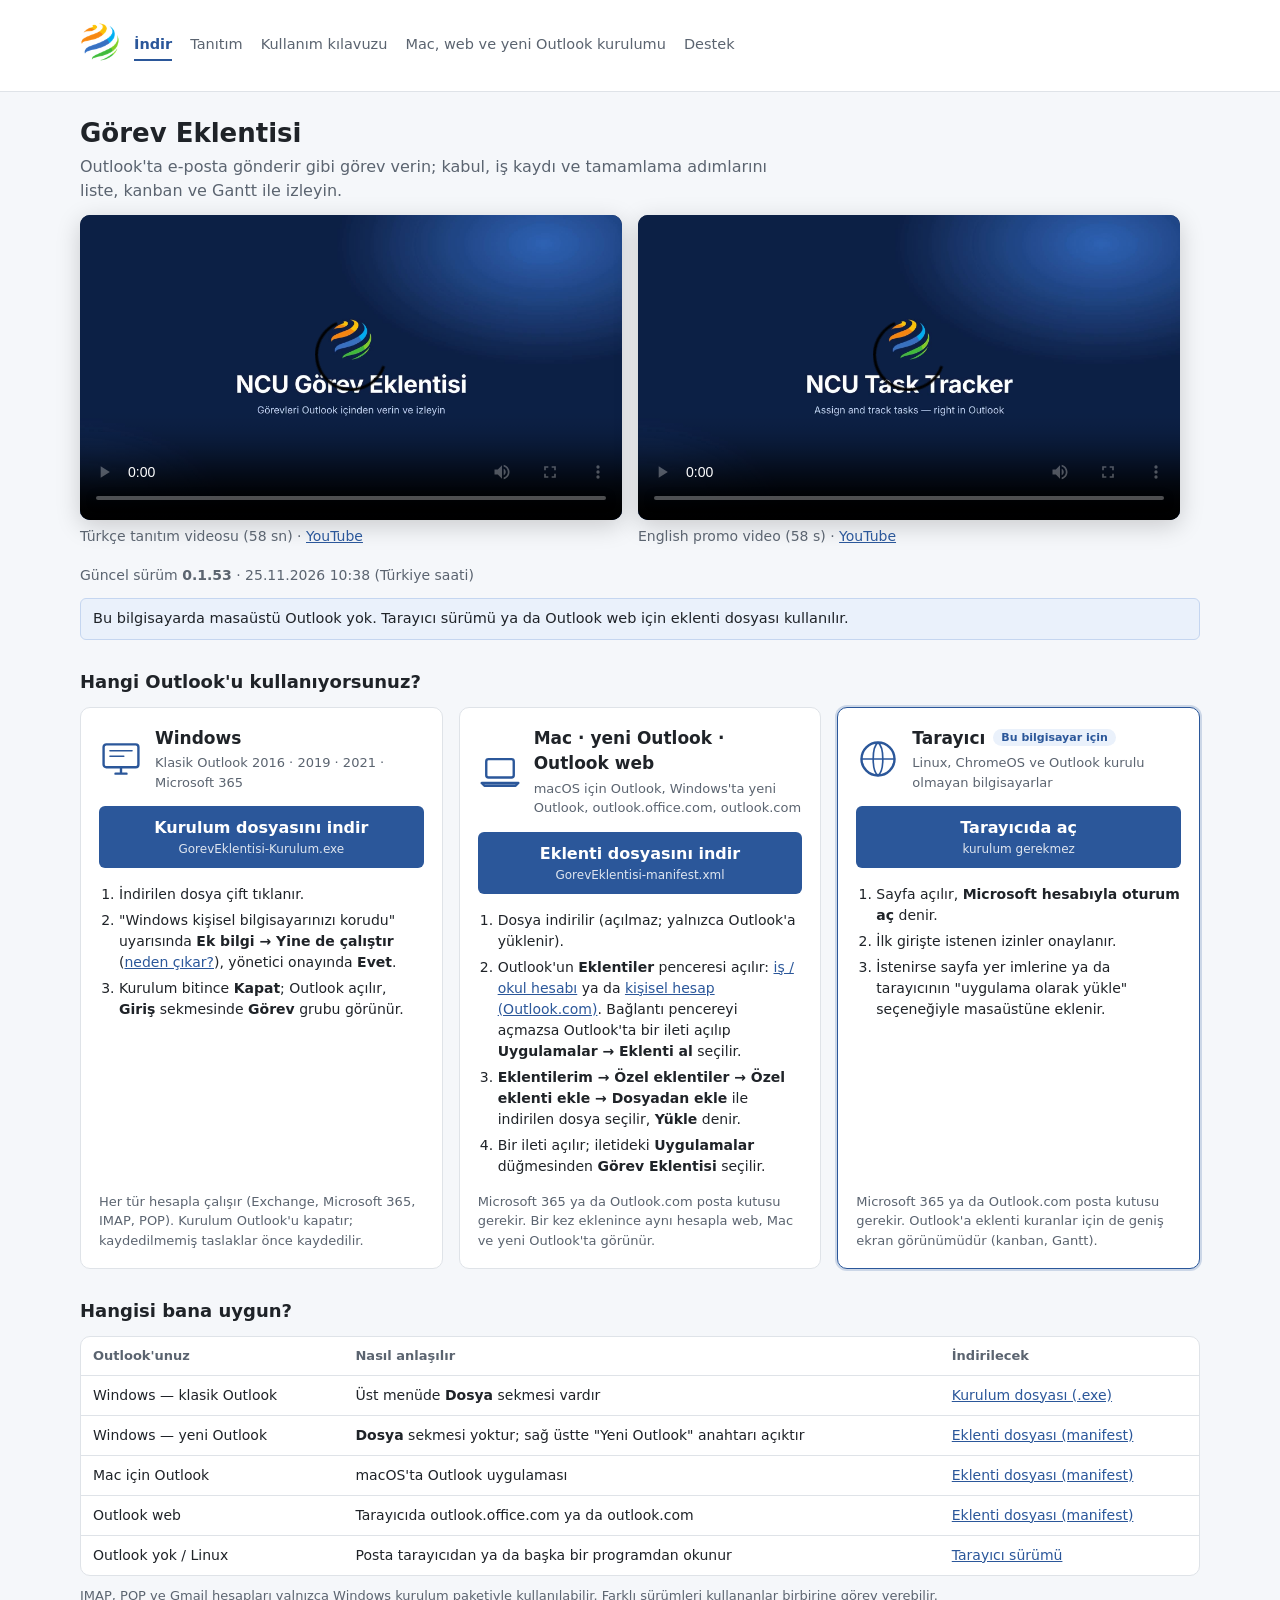
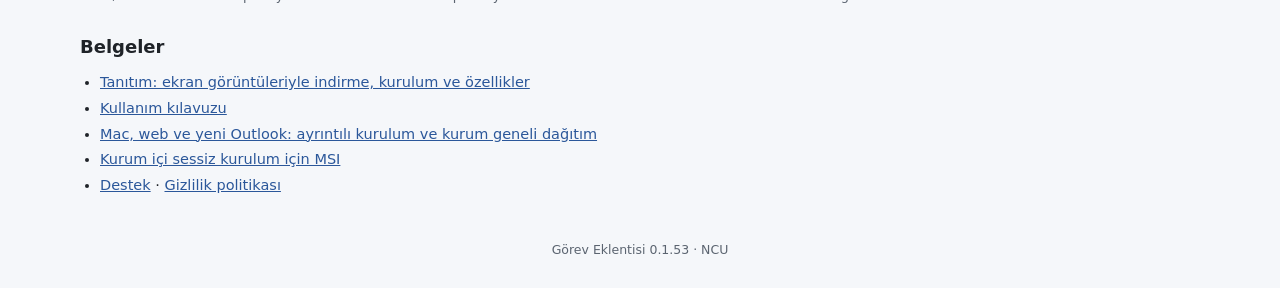
==== commit 0cb9cba9: "Sürüm 0.1.53" ====
--- a/index.html
+++ b/index.html
@@ -7,7 +7,7 @@
 <title>Görev Eklentisi — İndir</title>
 <meta name="description" content="Outlook için görev atama ve takip eklentisi. Windows, Mac, Outlook web ve tarayıcı sürümleri.">
 <link rel="icon" href="eklenti/simgeler/simge-32.png">
-<link rel="stylesheet" href="indir.css?v=0.1.52">
+<link rel="stylesheet" href="indir.css?v=0.1.53">
 </head>
 <body>
 <header class="ust">
@@ -26,7 +26,21 @@
     <h1>Görev Eklentisi</h1>
     <p>Outlook'ta e-posta gönderir gibi görev verin; kabul, iş kaydı ve tamamlama adımlarını liste, kanban ve Gantt ile izleyin.</p>
   </div>
-  <p class="surum">Güncel sürüm <b>0.1.52</b> · 25.11.2026 09:30 (Türkiye saati)</p>
+  <div class="tanitim-videolar">
+    <figure class="tanitim-video">
+      <video controls preload="metadata" playsinline poster="gorsel/video/tanitim-tr.jpg">
+        <source src="gorsel/video/tanitim-tr.mp4" type="video/mp4">
+      </video>
+      <figcaption>Türkçe tanıtım videosu (58 sn) · <a href="https://www.youtube.com/watch?v=gkONvFQwdQk">YouTube</a></figcaption>
+    </figure>
+    <figure class="tanitim-video" lang="en">
+      <video controls preload="metadata" playsinline poster="gorsel/video/tanitim-en.jpg">
+        <source src="gorsel/video/tanitim-en.mp4" type="video/mp4">
+      </video>
+      <figcaption>English promo video (58 s) · <a href="https://www.youtube.com/watch?v=88AWpGK2bZY">YouTube</a></figcaption>
+    </figure>
+  </div>
+  <p class="surum">Güncel sürüm <b>0.1.53</b> · 25.11.2026 10:38 (Türkiye saati)</p>
   <p class="oneri" id="oneri" hidden></p>
 
   <h2>Hangi Outlook'u kullanıyorsunuz?</h2>
@@ -101,7 +115,7 @@
   </ul>
 </main>
 
-<footer>Görev Eklentisi 0.1.52 · NCU</footer>
-<script src="indir.js?v=0.1.52"></script>
+<footer>Görev Eklentisi 0.1.53 · NCU</footer>
+<script src="indir.js?v=0.1.53"></script>
 </body>
 </html>
--- a/indir.css
+++ b/indir.css
@@ -68,3 +68,9 @@
 @media (max-width: 700px) { .ikili { grid-template-columns: minmax(0, 1fr); } }
 .giris h1 { margin: 4px 0 2px; font-size: 26px; font-weight: 650; }
 .giris p { margin: 0 0 10px; color: var(--metin2); max-width: 720px; }
+
+/* Tanıtım videosu */
+.tanitim-videolar { display: grid; grid-template-columns: repeat(auto-fit, minmax(280px, 1fr)); gap: 16px; margin: 12px 0 18px; max-width: 1100px; }
+.tanitim-video { margin: 0; min-width: 0; }
+.tanitim-video video { display: block; width: 100%; height: auto; border-radius: 10px; background: #0f2147; box-shadow: 0 6px 24px rgba(0,0,0,.18); }
+.tanitim-video figcaption { margin-top: 6px; font-size: 14px; color: var(--metin2); }
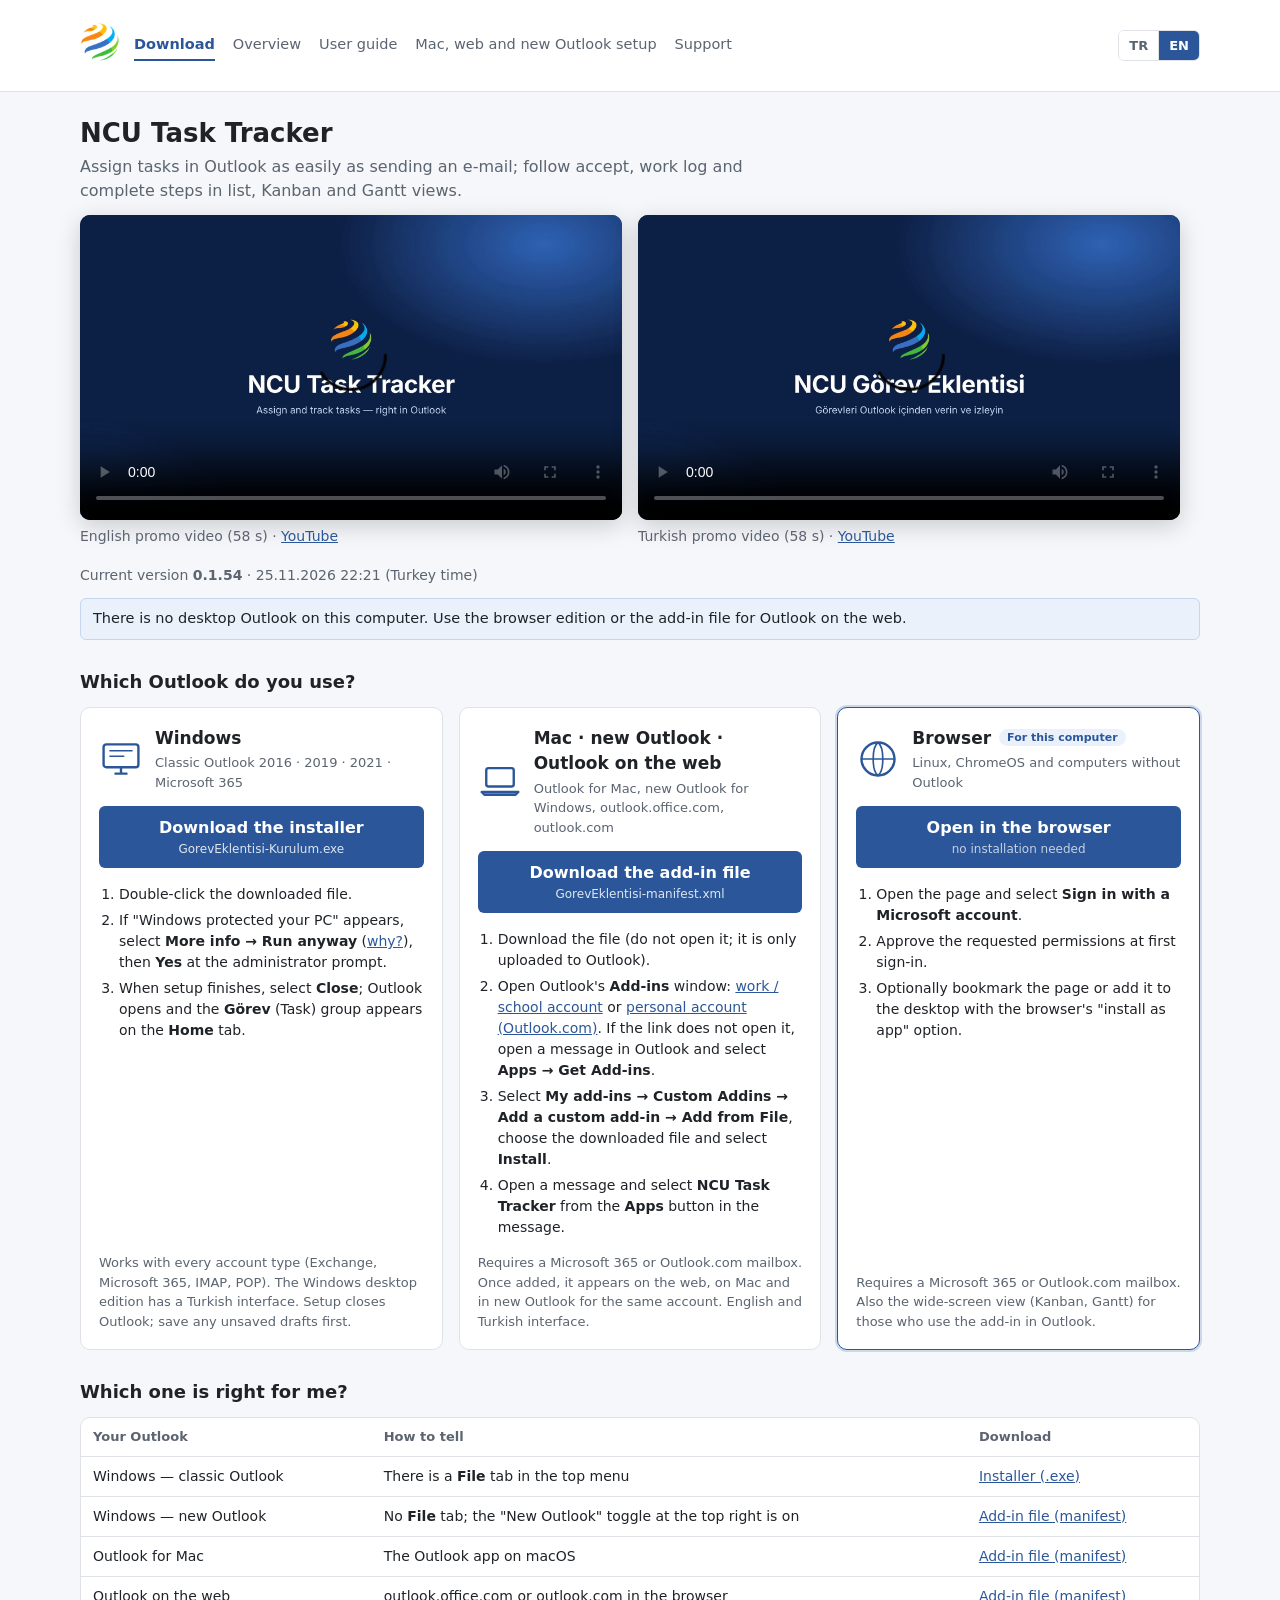
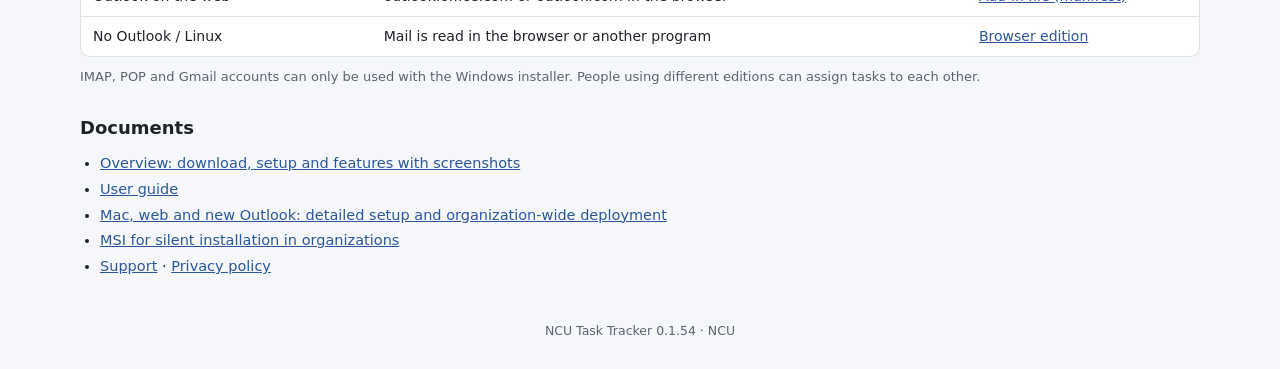
==== commit 466e93cb: "Sürüm 0.1.54" ====
--- a/index.html
+++ b/index.html
@@ -1,97 +1,120 @@
 <!doctype html>
-<html lang="tr">
+<html lang="tr" data-baslik-en="NCU Task Tracker — Download">
 <head>
 <meta charset="utf-8">
 <meta name="viewport" content="width=device-width, initial-scale=1">
-<meta http-equiv="Content-Security-Policy" content="default-src 'none'; script-src 'self'; style-src 'self'; img-src 'self'; base-uri 'none'; form-action 'none'">
+<meta http-equiv="Content-Security-Policy" content="default-src 'none'; script-src 'self'; style-src 'self'; img-src 'self'; media-src 'self'; base-uri 'none'; form-action 'none'">
 <title>Görev Eklentisi — İndir</title>
-<meta name="description" content="Outlook için görev atama ve takip eklentisi. Windows, Mac, Outlook web ve tarayıcı sürümleri.">
+<meta name="description" content="Outlook için görev atama ve takip eklentisi. Windows, Mac, Outlook web ve tarayıcı sürümleri. · Task assignment and tracking add-in for Outlook on Windows, Mac, the web and in the browser.">
 <link rel="icon" href="eklenti/simgeler/simge-32.png">
-<link rel="stylesheet" href="indir.css?v=0.1.53">
+<link rel="stylesheet" href="indir.css?v=0.1.54">
+<script src="dil.js?v=0.1.54"></script>
 </head>
 <body>
 <header class="ust">
-  <a href="./"><img src="eklenti/simgeler/simge-64.png" alt="Görev Eklentisi" width="40" height="40"></a>
+  <a href="./"><img src="eklenti/simgeler/simge-64.png" alt="Görev Eklentisi · NCU Task Tracker" width="40" height="40"></a>
   <nav class="gezinti">
-    <a href="./" aria-current="page">İndir</a>
-    <a href="tanitim.html">Tanıtım</a>
-    <a href="kilavuz.html">Kullanım kılavuzu</a>
-    <a href="web-kurulum.html">Mac, web ve yeni Outlook kurulumu</a>
-    <a href="eklenti/destek.html">Destek</a>
+    <a href="./" aria-current="page"><span data-dil="tr">İndir</span><span data-dil="en">Download</span></a>
+    <a href="tanitim.html"><span data-dil="tr">Tanıtım</span><span data-dil="en">Overview</span></a>
+    <a href="kilavuz.html"><span data-dil="tr">Kullanım kılavuzu</span><span data-dil="en">User guide</span></a>
+    <a href="web-kurulum.html"><span data-dil="tr">Mac, web ve yeni Outlook kurulumu</span><span data-dil="en">Mac, web and new Outlook setup</span></a>
+    <a href="eklenti/destek.html"><span data-dil="tr">Destek</span><span data-dil="en">Support</span></a>
   </nav>
+  <div class="dil-sec" role="group" aria-label="Dil / Language"><button type="button" data-dil-sec="tr" lang="tr" title="Türkçe">TR</button><button type="button" data-dil-sec="en" lang="en" title="English">EN</button></div>
 </header>
 
 <main>
   <div class="giris">
-    <h1>Görev Eklentisi</h1>
-    <p>Outlook'ta e-posta gönderir gibi görev verin; kabul, iş kaydı ve tamamlama adımlarını liste, kanban ve Gantt ile izleyin.</p>
+    <h1 data-dil="tr">Görev Eklentisi</h1>
+    <h1 data-dil="en">NCU Task Tracker</h1>
+    <p data-dil="tr">Outlook'ta e-posta gönderir gibi görev verin; kabul, iş kaydı ve tamamlama adımlarını liste, kanban ve Gantt ile izleyin.</p>
+    <p data-dil="en">Assign tasks in Outlook as easily as sending an e-mail; follow accept, work log and complete steps in list, Kanban and Gantt views.</p>
   </div>
   <div class="tanitim-videolar">
-    <figure class="tanitim-video">
+    <figure class="tanitim-video" data-video="tr">
       <video controls preload="metadata" playsinline poster="gorsel/video/tanitim-tr.jpg">
         <source src="gorsel/video/tanitim-tr.mp4" type="video/mp4">
       </video>
-      <figcaption>Türkçe tanıtım videosu (58 sn) · <a href="https://www.youtube.com/watch?v=gkONvFQwdQk">YouTube</a></figcaption>
+      <figcaption><span data-dil="tr">Türkçe tanıtım videosu (58 sn)</span><span data-dil="en">Turkish promo video (58 s)</span> · <a href="https://www.youtube.com/watch?v=gkONvFQwdQk">YouTube</a></figcaption>
     </figure>
-    <figure class="tanitim-video" lang="en">
+    <figure class="tanitim-video" data-video="en">
       <video controls preload="metadata" playsinline poster="gorsel/video/tanitim-en.jpg">
         <source src="gorsel/video/tanitim-en.mp4" type="video/mp4">
       </video>
-      <figcaption>English promo video (58 s) · <a href="https://www.youtube.com/watch?v=88AWpGK2bZY">YouTube</a></figcaption>
+      <figcaption><span data-dil="tr">İngilizce tanıtım videosu (58 sn)</span><span data-dil="en">English promo video (58 s)</span> · <a href="https://www.youtube.com/watch?v=88AWpGK2bZY">YouTube</a></figcaption>
     </figure>
   </div>
-  <p class="surum">Güncel sürüm <b>0.1.53</b> · 25.11.2026 10:38 (Türkiye saati)</p>
+  <p class="surum"><span data-dil="tr">Güncel sürüm <b>0.1.54</b> · 25.11.2026 22:21 (Türkiye saati)</span><span data-dil="en">Current version <b>0.1.54</b> · 25.11.2026 22:21 (Turkey time)</span></p>
   <p class="oneri" id="oneri" hidden></p>
 
-  <h2>Hangi Outlook'u kullanıyorsunuz?</h2>
+  <h2><span data-dil="tr">Hangi Outlook'u kullanıyorsunuz?</span><span data-dil="en">Which Outlook do you use?</span></h2>
   <div class="kartlar">
 
     <section class="kart" id="k-windows" data-platform="windows">
       <div class="kart-bas">
         <svg class="simge" viewBox="0 0 48 48" aria-hidden="true"><rect x="5" y="8" width="38" height="25" rx="3"/><path d="M18 40h12M24 33v7"/><path d="M12 15h24M12 21h15" class="ince"/></svg>
-        <div><h3>Windows</h3><p class="alt">Klasik Outlook 2016 · 2019 · 2021 · Microsoft 365</p></div>
+        <div><h3>Windows</h3><p class="alt"><span data-dil="tr">Klasik Outlook 2016 · 2019 · 2021 · Microsoft 365</span><span data-dil="en">Classic Outlook 2016 · 2019 · 2021 · Microsoft 365</span></p></div>
       </div>
-      <a class="dugme" href="https://github.com/caglarutkuguler/gorev-eklentisi-dagitim/releases/latest/download/GorevEklentisi-Kurulum.exe">Kurulum dosyasını indir <span>GorevEklentisi-Kurulum.exe</span></a>
-      <ol>
+      <a class="dugme" href="https://github.com/caglarutkuguler/gorev-eklentisi-dagitim/releases/latest/download/GorevEklentisi-Kurulum.exe"><span data-dil="tr">Kurulum dosyasını indir</span><span data-dil="en">Download the installer</span> <span>GorevEklentisi-Kurulum.exe</span></a>
+      <ol data-dil="tr">
         <li>İndirilen dosya çift tıklanır.</li>
         <li>"Windows kişisel bilgisayarınızı korudu" uyarısında <b>Ek bilgi → Yine de çalıştır</b> (<a href="tanitim.html#uyari">neden çıkar?</a>), yönetici onayında <b>Evet</b>.</li>
         <li>Kurulum bitince <b>Kapat</b>; Outlook açılır, <b>Giriş</b> sekmesinde <b>Görev</b> grubu görünür.</li>
       </ol>
-      <p class="not">Her tür hesapla çalışır (Exchange, Microsoft 365, IMAP, POP). Kurulum Outlook'u kapatır; kaydedilmemiş taslaklar önce kaydedilir.</p>
+      <ol data-dil="en">
+        <li>Double-click the downloaded file.</li>
+        <li>If "Windows protected your PC" appears, select <b>More info → Run anyway</b> (<a href="tanitim.html#uyari">why?</a>), then <b>Yes</b> at the administrator prompt.</li>
+        <li>When setup finishes, select <b>Close</b>; Outlook opens and the <b>Görev</b> (Task) group appears on the <b>Home</b> tab.</li>
+      </ol>
+      <p class="not" data-dil="tr">Her tür hesapla çalışır (Exchange, Microsoft 365, IMAP, POP). Kurulum Outlook'u kapatır; kaydedilmemiş taslaklar önce kaydedilir.</p>
+      <p class="not" data-dil="en">Works with every account type (Exchange, Microsoft 365, IMAP, POP). The Windows desktop edition has a Turkish interface. Setup closes Outlook; save any unsaved drafts first.</p>
     </section>
 
     <section class="kart" id="k-mac" data-platform="mac">
       <div class="kart-bas">
         <svg class="simge" viewBox="0 0 48 48" aria-hidden="true"><rect x="9" y="10" width="30" height="20" rx="2.5"/><path d="M4 36h40l-3 3H7z"/></svg>
-        <div><h3>Mac · yeni Outlook · Outlook web</h3><p class="alt">macOS için Outlook, Windows'ta yeni Outlook, outlook.office.com, outlook.com</p></div>
+        <div><h3><span data-dil="tr">Mac · yeni Outlook · Outlook web</span><span data-dil="en">Mac · new Outlook · Outlook on the web</span></h3><p class="alt"><span data-dil="tr">macOS için Outlook, Windows'ta yeni Outlook, outlook.office.com, outlook.com</span><span data-dil="en">Outlook for Mac, new Outlook for Windows, outlook.office.com, outlook.com</span></p></div>
       </div>
-      <a class="dugme" href="eklenti/manifest.xml" download="GorevEklentisi-manifest.xml">Eklenti dosyasını indir <span>GorevEklentisi-manifest.xml</span></a>
-      <ol>
+      <a class="dugme" href="eklenti/manifest.xml" download="GorevEklentisi-manifest.xml"><span data-dil="tr">Eklenti dosyasını indir</span><span data-dil="en">Download the add-in file</span> <span>GorevEklentisi-manifest.xml</span></a>
+      <ol data-dil="tr">
         <li>Dosya indirilir (açılmaz; yalnızca Outlook'a yüklenir).</li>
         <li>Outlook'un <b>Eklentiler</b> penceresi açılır: <a href="https://outlook.office.com/mail/inclientstore" target="_blank" rel="noopener">iş / okul hesabı</a> ya da <a href="https://outlook.live.com/mail/0/inclientstore" target="_blank" rel="noopener">kişisel hesap (Outlook.com)</a>. Bağlantı pencereyi açmazsa Outlook'ta bir ileti açılıp <b>Uygulamalar → Eklenti al</b> seçilir.</li>
         <li><b>Eklentilerim → Özel eklentiler → Özel eklenti ekle → Dosyadan ekle</b> ile indirilen dosya seçilir, <b>Yükle</b> denir.</li>
         <li>Bir ileti açılır; iletideki <b>Uygulamalar</b> düğmesinden <b>Görev Eklentisi</b> seçilir.</li>
       </ol>
-      <p class="not">Microsoft 365 ya da Outlook.com posta kutusu gerekir. Bir kez eklenince aynı hesapla web, Mac ve yeni Outlook'ta görünür.</p>
+      <ol data-dil="en">
+        <li>Download the file (do not open it; it is only uploaded to Outlook).</li>
+        <li>Open Outlook's <b>Add-ins</b> window: <a href="https://outlook.office.com/mail/inclientstore" target="_blank" rel="noopener">work / school account</a> or <a href="https://outlook.live.com/mail/0/inclientstore" target="_blank" rel="noopener">personal account (Outlook.com)</a>. If the link does not open it, open a message in Outlook and select <b>Apps → Get Add-ins</b>.</li>
+        <li>Select <b>My add-ins → Custom Addins → Add a custom add-in → Add from File</b>, choose the downloaded file and select <b>Install</b>.</li>
+        <li>Open a message and select <b>NCU Task Tracker</b> from the <b>Apps</b> button in the message.</li>
+      </ol>
+      <p class="not" data-dil="tr">Microsoft 365 ya da Outlook.com posta kutusu gerekir. Bir kez eklenince aynı hesapla web, Mac ve yeni Outlook'ta görünür.</p>
+      <p class="not" data-dil="en">Requires a Microsoft 365 or Outlook.com mailbox. Once added, it appears on the web, on Mac and in new Outlook for the same account. English and Turkish interface.</p>
     </section>
 
     <section class="kart" id="k-tarayici" data-platform="linux">
       <div class="kart-bas">
         <svg class="simge" viewBox="0 0 48 48" aria-hidden="true"><circle cx="24" cy="24" r="18"/><path d="M6 24h36M24 6c-7 5-7 31 0 36M24 6c7 5 7 31 0 36" class="ince"/></svg>
-        <div><h3>Tarayıcı</h3><p class="alt">Linux, ChromeOS ve Outlook kurulu olmayan bilgisayarlar</p></div>
+        <div><h3><span data-dil="tr">Tarayıcı</span><span data-dil="en">Browser</span></h3><p class="alt"><span data-dil="tr">Linux, ChromeOS ve Outlook kurulu olmayan bilgisayarlar</span><span data-dil="en">Linux, ChromeOS and computers without Outlook</span></p></div>
       </div>
-      <a class="dugme" href="eklenti/">Tarayıcıda aç <span>kurulum gerekmez</span></a>
-      <ol>
+      <a class="dugme" href="eklenti/"><span data-dil="tr">Tarayıcıda aç</span><span data-dil="en">Open in the browser</span> <span><span data-dil="tr">kurulum gerekmez</span><span data-dil="en">no installation needed</span></span></a>
+      <ol data-dil="tr">
         <li>Sayfa açılır, <b>Microsoft hesabıyla oturum aç</b> denir.</li>
         <li>İlk girişte istenen izinler onaylanır.</li>
         <li>İstenirse sayfa yer imlerine ya da tarayıcının "uygulama olarak yükle" seçeneğiyle masaüstüne eklenir.</li>
       </ol>
-      <p class="not">Microsoft 365 ya da Outlook.com posta kutusu gerekir. Outlook'a eklenti kuranlar için de geniş ekran görünümüdür (kanban, Gantt).</p>
+      <ol data-dil="en">
+        <li>Open the page and select <b>Sign in with a Microsoft account</b>.</li>
+        <li>Approve the requested permissions at first sign-in.</li>
+        <li>Optionally bookmark the page or add it to the desktop with the browser's "install as app" option.</li>
+      </ol>
+      <p class="not" data-dil="tr">Microsoft 365 ya da Outlook.com posta kutusu gerekir. Outlook'a eklenti kuranlar için de geniş ekran görünümüdür (kanban, Gantt).</p>
+      <p class="not" data-dil="en">Requires a Microsoft 365 or Outlook.com mailbox. Also the wide-screen view (Kanban, Gantt) for those who use the add-in in Outlook.</p>
     </section>
   </div>
 
-  <h2>Hangisi bana uygun?</h2>
-  <div class="tablo-sar">
+  <h2><span data-dil="tr">Hangisi bana uygun?</span><span data-dil="en">Which one is right for me?</span></h2>
+  <div class="tablo-sar" data-dil="tr">
   <table>
     <thead><tr><th>Outlook'unuz</th><th>Nasıl anlaşılır</th><th>İndirilecek</th></tr></thead>
     <tbody>
@@ -103,19 +126,39 @@
     </tbody>
   </table>
   </div>
-  <p class="not">IMAP, POP ve Gmail hesapları yalnızca Windows kurulum paketiyle kullanılabilir. Farklı sürümleri kullananlar birbirine görev verebilir.</p>
+  <div class="tablo-sar" data-dil="en">
+  <table>
+    <thead><tr><th>Your Outlook</th><th>How to tell</th><th>Download</th></tr></thead>
+    <tbody>
+      <tr><td>Windows — classic Outlook</td><td>There is a <b>File</b> tab in the top menu</td><td><a href="#k-windows">Installer (.exe)</a></td></tr>
+      <tr><td>Windows — new Outlook</td><td>No <b>File</b> tab; the "New Outlook" toggle at the top right is on</td><td><a href="#k-mac">Add-in file (manifest)</a></td></tr>
+      <tr><td>Outlook for Mac</td><td>The Outlook app on macOS</td><td><a href="#k-mac">Add-in file (manifest)</a></td></tr>
+      <tr><td>Outlook on the web</td><td>outlook.office.com or outlook.com in the browser</td><td><a href="#k-mac">Add-in file (manifest)</a></td></tr>
+      <tr><td>No Outlook / Linux</td><td>Mail is read in the browser or another program</td><td><a href="#k-tarayici">Browser edition</a></td></tr>
+    </tbody>
+  </table>
+  </div>
+  <p class="not" data-dil="tr">IMAP, POP ve Gmail hesapları yalnızca Windows kurulum paketiyle kullanılabilir. Farklı sürümleri kullananlar birbirine görev verebilir.</p>
+  <p class="not" data-dil="en">IMAP, POP and Gmail accounts can only be used with the Windows installer. People using different editions can assign tasks to each other.</p>
 
-  <h2>Belgeler</h2>
-  <ul class="baglantilar">
+  <h2><span data-dil="tr">Belgeler</span><span data-dil="en">Documents</span></h2>
+  <ul class="baglantilar" data-dil="tr">
     <li><a href="tanitim.html">Tanıtım: ekran görüntüleriyle indirme, kurulum ve özellikler</a></li>
     <li><a href="kilavuz.html">Kullanım kılavuzu</a></li>
     <li><a href="web-kurulum.html">Mac, web ve yeni Outlook: ayrıntılı kurulum ve kurum geneli dağıtım</a></li>
     <li><a href="https://github.com/caglarutkuguler/gorev-eklentisi-dagitim/releases/latest/download/GorevEklentisi.msi">Kurum içi sessiz kurulum için MSI</a></li>
     <li><a href="eklenti/destek.html">Destek</a> · <a href="eklenti/gizlilik.html">Gizlilik politikası</a></li>
   </ul>
+  <ul class="baglantilar" data-dil="en">
+    <li><a href="tanitim.html">Overview: download, setup and features with screenshots</a></li>
+    <li><a href="kilavuz.html">User guide</a></li>
+    <li><a href="web-kurulum.html">Mac, web and new Outlook: detailed setup and organization-wide deployment</a></li>
+    <li><a href="https://github.com/caglarutkuguler/gorev-eklentisi-dagitim/releases/latest/download/GorevEklentisi.msi">MSI for silent installation in organizations</a></li>
+    <li><a href="eklenti/destek.html#en">Support</a> · <a href="eklenti/gizlilik.html#en">Privacy policy</a></li>
+  </ul>
 </main>
 
-<footer>Görev Eklentisi 0.1.53 · NCU</footer>
-<script src="indir.js?v=0.1.53"></script>
+<footer><span data-dil="tr">Görev Eklentisi</span><span data-dil="en">NCU Task Tracker</span> 0.1.54 · NCU</footer>
+<script src="indir.js?v=0.1.54"></script>
 </body>
 </html>
--- a/indir.css
+++ b/indir.css
@@ -20,6 +20,7 @@
 .dugme { display: block; background: var(--vurgu); color: #fff; text-decoration: none; text-align: center; font-weight: 600; border-radius: 6px; padding: 10px 12px; margin: 14px 0 6px; }
 .dugme:hover, .dugme:focus-visible { background: var(--vurgu-koyu); }
 .dugme span { display: block; font-weight: 400; font-size: 12px; opacity: .85; overflow-wrap: anywhere; }
+.dugme > span[data-dil] { display: inline; font-weight: inherit; font-size: inherit; opacity: 1; }
 .kart ol { margin: 10px 0 0; padding-left: 20px; font-size: 14px; }
 .kart li { margin-bottom: 5px; }
 .not { color: var(--metin2); font-size: 13px; margin: 10px 0 0; }
@@ -74,3 +75,14 @@
 .tanitim-video { margin: 0; min-width: 0; }
 .tanitim-video video { display: block; width: 100%; height: auto; border-radius: 10px; background: #0f2147; box-shadow: 0 6px 24px rgba(0,0,0,.18); }
 .tanitim-video figcaption { margin-top: 6px; font-size: 14px; color: var(--metin2); }
+html[data-dil="en"] .tanitim-video[data-video="en"] { order: -1; }
+
+/* Dil (Türkçe / English) */
+html[data-dil="en"] [data-dil="tr"], html:not([data-dil="en"]) [data-dil="en"] { display: none !important; }
+.dil-sec { margin-left: auto; display: flex; flex: none; border: 1px solid var(--cizgi); border-radius: 6px; overflow: hidden; align-self: center; }
+.dil-sec button { font: inherit; font-size: 13px; font-weight: 600; background: #fff; color: var(--metin2); border: 0; padding: 5px 10px; cursor: pointer; }
+.dil-sec button + button { border-left: 1px solid var(--cizgi); }
+.dil-sec button[aria-pressed="true"] { background: var(--vurgu); color: #fff; }
+.dil-sec button:focus-visible { outline: 2px solid var(--vurgu); outline-offset: -2px; }
+html[data-dil="en"] .kart.onerilen .kart-bas h3::after { content: "For this computer"; }
+@media (max-width: 700px) { .ust { flex-wrap: wrap; } .dil-sec { order: 2; } .gezinti { order: 3; flex-basis: 100%; } }
